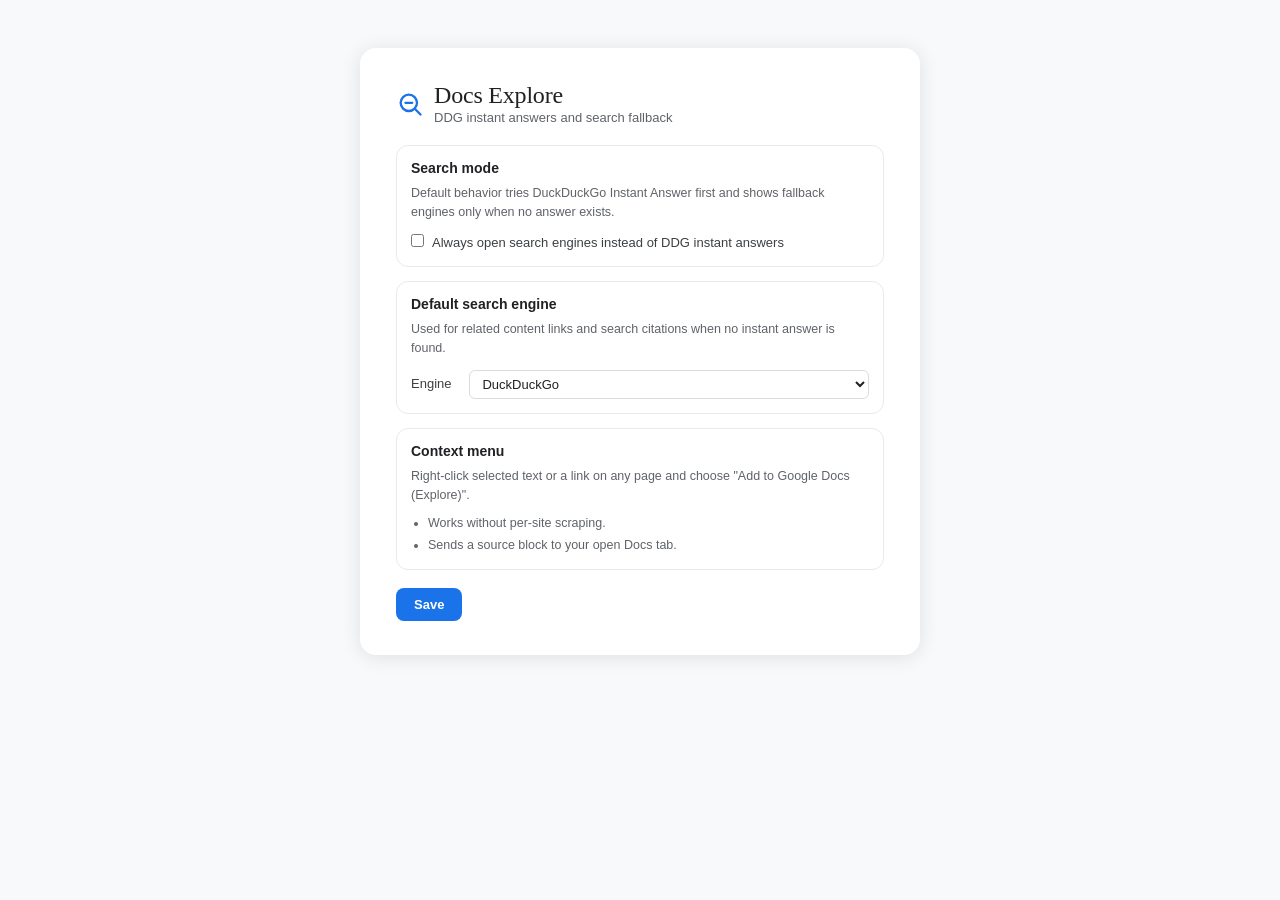
==== options.html @ f5b43118 "Add default search engine configuration and update citation building logic" ====
<!DOCTYPE html>
<html lang="en">
<head>
  <meta charset="UTF-8" />
  <title>Docs Explore · Settings</title>
  <style>
    *, *::before, *::after { box-sizing: border-box; margin: 0; padding: 0; }

    body {
      font-family: "Segoe UI", "Helvetica Neue", Arial, sans-serif;
      background: #f8f9fa;
      min-height: 100vh;
      display: flex;
      align-items: flex-start;
      justify-content: center;
      padding: 48px 20px;
      color: #202124;
      -webkit-font-smoothing: antialiased;
    }

    .card {
      background: #fff;
      border-radius: 16px;
      padding: 34px 36px;
      max-width: 560px;
      width: 100%;
      box-shadow: 0 2px 20px rgba(0,0,0,.10);
    }

    .logo-row {
      display: flex;
      align-items: center;
      gap: 10px;
      margin-bottom: 20px;
    }

    h1 {
      font-family: Georgia, "Times New Roman", serif;
      font-size: 24px;
      font-weight: 400;
      letter-spacing: -.2px;
    }

    .subtitle {
      color: #5f6368;
      font-size: 13px;
      margin-top: 1px;
    }

    .panel {
      border: 1px solid #e8eaed;
      border-radius: 12px;
      padding: 14px;
      background: #fff;
      margin-top: 14px;
    }

    .panel h2 {
      font-size: 14px;
      margin-bottom: 8px;
      font-weight: 600;
      color: #202124;
    }

    .panel p {
      font-size: 12.5px;
      color: #5f6368;
      line-height: 1.5;
    }

    .toggle-row {
      margin-top: 12px;
      display: flex;
      align-items: flex-start;
      gap: 8px;
      font-size: 13px;
      color: #3c4043;
      line-height: 1.45;
    }

    .btn-row {
      margin-top: 18px;
      display: flex;
      align-items: center;
      gap: 10px;
    }

    .btn-save {
      border: none;
      background: #1a73e8;
      color: #fff;
      border-radius: 8px;
      padding: 9px 18px;
      font-size: 13px;
      font-weight: 600;
      cursor: pointer;
    }

    .btn-save:hover {
      background: #1557b0;
    }

    .status-msg {
      font-size: 12px;
      padding: 6px 10px;
      border-radius: 6px;
      opacity: 0;
      transition: opacity .2s;
    }

    .status-msg.show { opacity: 1; }
    .status-msg.ok { background: #e6f4ea; color: #137333; }

    ul {
      margin-top: 10px;
      padding-left: 17px;
      color: #5f6368;
      font-size: 12.5px;
      line-height: 1.5;
    }

    li + li { margin-top: 3px; }
  </style>
</head>
<body>
  <div class="card">
    <div class="logo-row">
      <svg viewBox="0 0 24 24" fill="none" xmlns="http://www.w3.org/2000/svg" width="28" height="28">
        <circle cx="11" cy="11" r="7" stroke="#1a73e8" stroke-width="2"/>
        <line x1="16.5" y1="16.5" x2="21" y2="21" stroke="#1a73e8" stroke-width="2" stroke-linecap="round"/>
        <line x1="8" y1="11" x2="14" y2="11" stroke="#1a73e8" stroke-width="1.8" stroke-linecap="round"/>
      </svg>
      <div>
        <h1>Docs Explore</h1>
        <div class="subtitle">DDG instant answers and search fallback</div>
      </div>
    </div>

    <div class="panel">
      <h2>Search mode</h2>
      <p>
        Default behavior tries DuckDuckGo Instant Answer first and shows fallback engines only when no answer exists.
      </p>
      <label class="toggle-row" for="preferSearchToggle">
        <input id="preferSearchToggle" type="checkbox" />
        <span>Always open search engines instead of DDG instant answers</span>
      </label>
    </div>

    <div class="panel">
      <h2>Default search engine</h2>
      <p>
        Used for related content links and search citations when no instant answer is found.
      </p>
      <label class="toggle-row" for="defaultEngineSelect" style="margin-top:12px;align-items:center;">
        <span style="flex-shrink:0;">Engine</span>
        <select id="defaultEngineSelect" style="margin-left:10px;flex:1;padding:5px 8px;border:1px solid #dadce0;border-radius:6px;font-size:13px;color:#202124;background:#fff;">
          <option value="ddg">DuckDuckGo</option>
          <option value="google">Google</option>
          <option value="bing">Bing</option>
          <option value="yahoo">Yahoo</option>
          <option value="brave">Brave</option>
        </select>
      </label>
    </div>

    <div class="panel">
      <h2>Context menu</h2>
      <p>
        Right-click selected text or a link on any page and choose "Add to Google Docs (Explore)".
      </p>
      <ul>
        <li>Works without per-site scraping.</li>
        <li>Sends a source block to your open Docs tab.</li>
      </ul>
    </div>

    <div class="btn-row">
      <button id="saveBtn" class="btn-save">Save</button>
      <div id="statusMsg" class="status-msg"></div>
    </div>
  </div>

  <script src="options.js"></script>
</body>
</html>
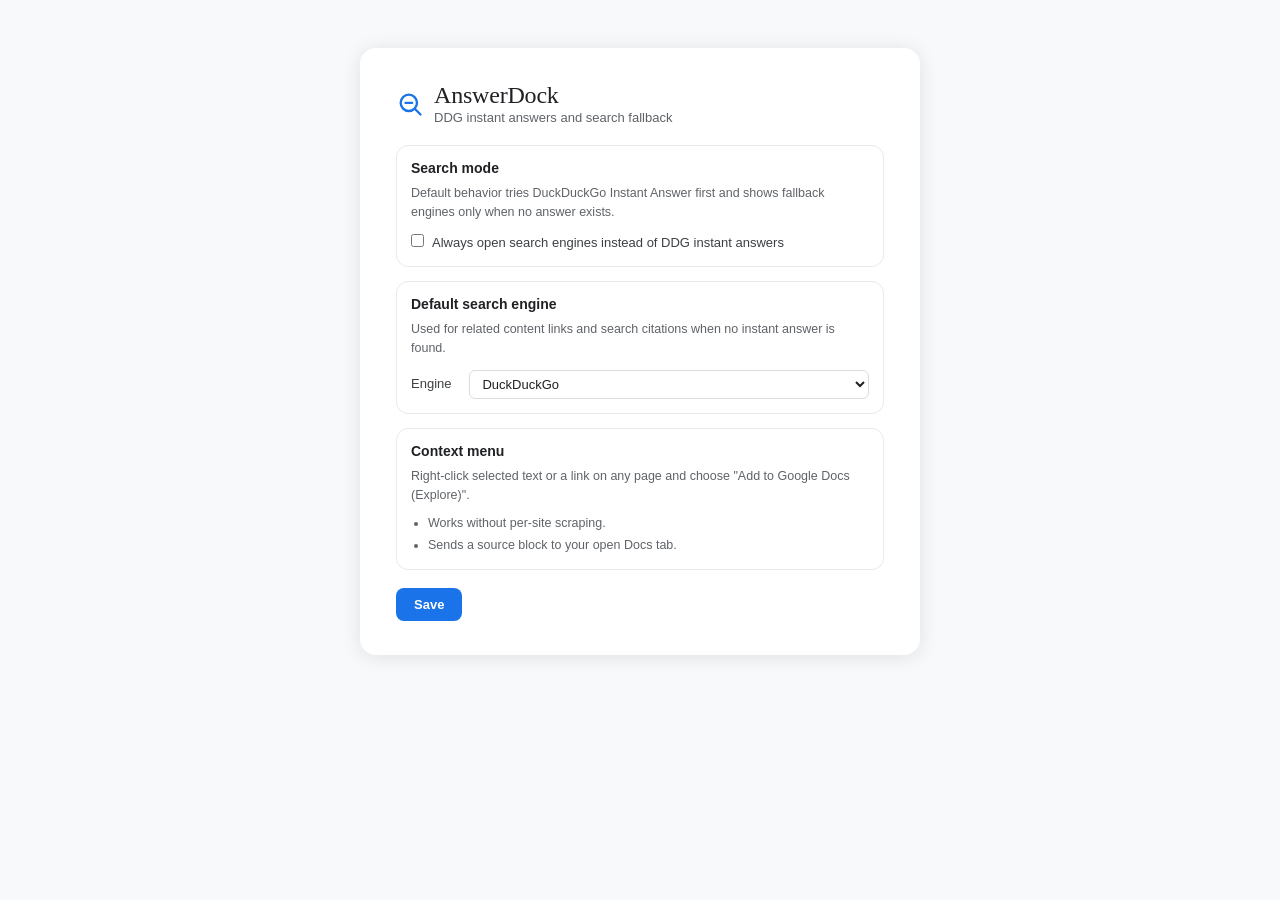
==== commit ec1ad9c4: "chore: rename project from Docs Explore to AnswerDock" ====
--- a/options.html
+++ b/options.html
@@ -2,7 +2,7 @@
 <html lang="en">
 <head>
   <meta charset="UTF-8" />
-  <title>Docs Explore · Settings</title>
+  <title>AnswerDock · Settings</title>
   <style>
     *, *::before, *::after { box-sizing: border-box; margin: 0; padding: 0; }
 
@@ -131,7 +131,7 @@
         <line x1="8" y1="11" x2="14" y2="11" stroke="#1a73e8" stroke-width="1.8" stroke-linecap="round"/>
       </svg>
       <div>
-        <h1>Docs Explore</h1>
+        <h1>AnswerDock</h1>
         <div class="subtitle">DDG instant answers and search fallback</div>
       </div>
     </div>
